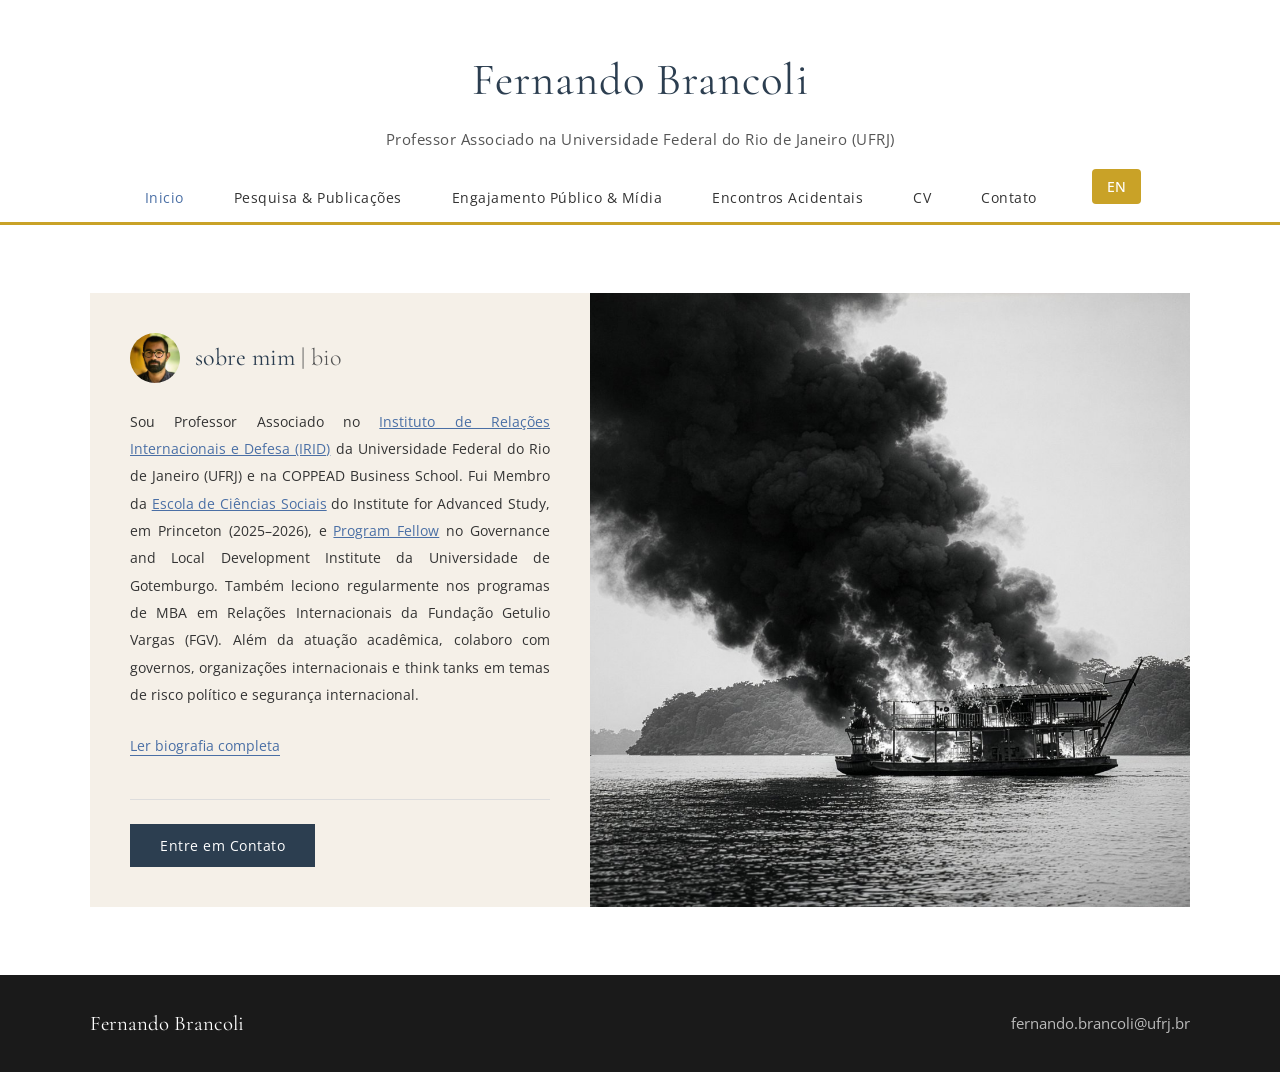
==== pt/index.html @ 848e0b96 "content: streamline policy engagement and add election glossary" ====
<!DOCTYPE html>
<html lang="pt-BR">
<head>
    <meta charset="UTF-8">
    <meta name="viewport" content="width=device-width, initial-scale=1.0">
    <meta name="description" content="Fernando Brancoli - Professor Associado na UFRJ, Ex-membro do Institute for Advanced Study (Princeton). Pesquisador em estudos críticos de segurança, extrema direita no Brasil, violência política, bolsonarismo, Oriente Médio e relações internacionais do Sul Global.">
    <meta name="keywords" content="Fernando Brancoli, UFRJ, Relações Internacionais, Risco Político, estudos críticos de segurança, extrema direita Brasil, bolsonarismo, Bolsonaro pesquisador, violência política Brasil, autoritarismo América Latina, Sul Global, segurança internacional, Oriente Médio, análise de risco geopolítico, Princeton, Institute for Advanced Study, estudos de conflito, populismo de direita, extremismo político, pesquisador segurança, far right Brazil, critical security studies, Brazilian scholar, neofascismo Brasil, erosão democrática, retrocesso democrático América Latina, 8 de janeiro, insurreição Brasil, milícia política Brasil, autoritarismo digital, desinformação Brasil, fake news política, ameaças híbridas, radicalização política, extremismo online, segurança pós-colonial, teoria do Sul, epistemologias do Sul, Irã política, protestos Irã, política externa iraniana, política do Golfo, Arábia Saudita Irã, política EUA Oriente Médio, Trump política externa, consultoria risco político, análise risco país, mercados emergentes risco, análise política Brasil, especialista política brasileira, BRICS geopolítica, cooperação Sul-Sul, não-alinhamento, anti-imperialismo Sul Global, necropolítica, Achille Mbembe, teoria da securitização, Escola de Copenhague, teoria crítica RI, Escola de Gales, segurança emancipatória, segurança humana Sul Global, estudos feministas de segurança, raça e segurança, colonialidade do poder, Quijano, estudos subalternos, segurança fronteiriça América Latina, guerra às drogas, crime organizado América Latina, violência estatal Brasil, violência policial Rio de Janeiro, política de favela, conflito urbano, peacekeeping Brasil, manutenção da paz Sul Global, política externa Brasil, política externa Lula, Itamaraty, diplomacia brasileira, segurança Atlântico Sul, geopolítica Amazônia, segurança ambiental Brasil, segurança climática Sul Global, política de recursos, extrativismo América Latina, direitos indígenas, conflito agrário Brasil, MST, mídia e política Brasil, jornalismo e autoritarismo, liberdade de imprensa América Latina, movimentos sociais Brasil, movimentos de protesto, política contenciosa, polarização política Brasil, guerras culturais América Latina, política evangélica Brasil, religião e política, neopentecostalismo política, relações civis-militares Brasil, nostalgia militar Brasil, golpe 1964 Brasil, justiça de transição América Latina, política de memória, Comissão da Verdade Brasil, consultor político Brasil, analista geopolítico, comentarista relações internacionais, especialista política externa Brasil, comentarista TV relações internacionais, analista CNN Brasil, analista GloboNews, consultor risco político">
    <meta name="author" content="Fernando Brancoli">
    <meta name="robots" content="index, follow">
    <link rel="canonical" href="https://fernandobrancoli.com/pt/">
    <link rel="alternate" hreflang="en" href="https://fernandobrancoli.com/">
    <link rel="alternate" hreflang="pt-BR" href="https://fernandobrancoli.com/pt/">
    <link rel="alternate" hreflang="x-default" href="https://fernandobrancoli.com/">

    <!-- Open Graph / Facebook -->
    <meta property="og:type" content="website">
    <meta property="og:url" content="https://fernandobrancoli.com/pt/">
    <meta property="og:title" content="Fernando Brancoli | Pesquisador em Relações Internacionais">
    <meta property="og:description" content="Professor Associado na UFRJ, Ex-membro do Institute for Advanced Study (Princeton). Pesquisador em estudos críticos de segurança, extrema direita no Brasil, violência política e relações internacionais do Sul Global.">
    <meta property="og:image" content="https://fernandobrancoli.com/Brancoli-3.jpg">
    <meta property="og:locale" content="pt_BR">
    <meta property="og:site_name" content="Fernando Brancoli">

    <!-- Twitter -->
    <meta name="twitter:card" content="summary_large_image">
    <meta name="twitter:url" content="https://fernandobrancoli.com/pt/">
    <meta name="twitter:title" content="Fernando Brancoli | Pesquisador em Relações Internacionais">
    <meta name="twitter:description" content="Professor Associado na UFRJ, Ex-membro do Institute for Advanced Study (Princeton). Pesquisador em estudos críticos de segurança, extrema direita no Brasil, violência política e relações internacionais do Sul Global.">
    <meta name="twitter:image" content="https://fernandobrancoli.com/Brancoli-3.jpg">

    <!-- Structured Data -->
    <script type="application/ld+json">
    {
        "@context": "https://schema.org",
        "@type": "Person",
        "name": "Fernando Brancoli",
        "url": "https://fernandobrancoli.com",
        "image": "https://fernandobrancoli.com/Brancoli-3.jpg",
        "jobTitle": "Professor Associado",
        "worksFor": [
            {
                "@type": "Organization",
                "name": "Universidade Federal do Rio de Janeiro (UFRJ)",
                "url": "https://ufrj.br"
            }
        ],
        "alumniOf": {
            "@type": "Organization",
            "name": "Institute for Advanced Study, Princeton"
        },
        "sameAs": [
            "https://scholar.google.es/citations?user=7tK2RmUAAAAJ",
            "https://orcid.org/0000-0003-0429-2154"
        ],
        "knowsAbout": ["Relações Internacionais", "Análise de Risco Político", "Estudos Críticos de Segurança", "Extrema Direita no Brasil", "Bolsonarismo", "Violência Política", "América Latina", "Oriente Médio", "Sul Global", "Autoritarismo", "Populismo de Direita", "Estudos Decoloniais de Segurança", "Estudos de Conflito", "Risco Geopolítico", "Erosão Democrática", "Neofascismo", "Autoritarismo Digital", "Desinformação", "Política do Irã", "Necropolítica", "Teoria da Securitização", "Segurança Pós-Colonial", "Segurança Humana", "Política Externa Brasileira", "Cooperação Sul-Sul", "Conflito Urbano", "Violência Estatal", "Segurança Ambiental", "Mídia e Política", "Relações Civis-Militares", "Justiça de Transição"]
    }
    </script>

    <title>Fernando Brancoli | Pesquisador em Relações Internacionais</title>
    <link rel="preconnect" href="https://fonts.googleapis.com">
    <link rel="preconnect" href="https://fonts.gstatic.com" crossorigin>
    <link href="https://fonts.googleapis.com/css2?family=Cormorant+Garamond:wght@400;500;600;700&family=Open+Sans:wght@300;400;500;600&display=swap" rel="stylesheet">
    <style>
    :root {
        --color-primary: #2c3e50;
        --color-accent: #c9a227;
        --color-text: #333;
        --color-text-light: #555;
        --color-bg: #fff;
        --color-bg-beige: #f5f0e8;
        --color-bg-dark: #1a1a1a;
        --color-border: #ddd;
        --font-heading: 'Cormorant Garamond', Georgia, serif;
        --font-body: 'Open Sans', -apple-system, sans-serif;
        --max-width: 1100px;
    }

    *, *::before, *::after {
        box-sizing: border-box;
        margin: 0;
        padding: 0;
    }

    html {
        scroll-behavior: smooth;
    }

    body {
        font-family: var(--font-body);
        font-size: 15px;
        line-height: 1.8;
        color: var(--color-text);
        background-color: var(--color-bg);
    }

    a {
        color: #4a6fa5;
        text-decoration: none;
        transition: color 0.2s ease;
    }

    a:hover {
        color: var(--color-accent);
    }

    /* Header */
    .site-header {
        text-align: center;
        padding: 40px 20px 20px;
        background: var(--color-bg);
    }

    .site-title {
        font-family: var(--font-heading);
        font-size: 2.8rem;
        font-weight: 400;
        color: var(--color-primary);
        margin-bottom: 5px;
        letter-spacing: 1px;
    }

    .site-subtitle {
        font-family: var(--font-body);
        font-size: 0.95rem;
        font-weight: 400;
        color: var(--color-text-light);
        letter-spacing: 0.5px;
    }

    /* Navigation */
    .main-nav {
        background: var(--color-bg);
        border-bottom: 3px solid var(--color-accent);
        padding: 0 20px;
        position: sticky;
        top: 0;
        z-index: 100;
    }

    .nav-container {
        max-width: var(--max-width);
        margin: 0 auto;
        display: flex;
        justify-content: center;
        gap: 40px;
        flex-wrap: wrap;
    }

    .nav-link {
        font-family: var(--font-body);
        font-size: 0.9rem;
        font-weight: 400;
        color: var(--color-text);
        padding: 15px 5px;
        position: relative;
        letter-spacing: 0.5px;
        cursor: pointer;
        background: none;
        border: none;
    }

    .nav-link:hover,
    .nav-link.active {
        color: #4a6fa5;
    }

    .lang-switch {
        margin-left: 10px;
    }

    .lang-switch a {
        font-size: 0.85rem;
        background: var(--color-accent);
        color: #fff;
        padding: 8px 15px;
        border-radius: 4px;
        font-weight: 500;
    }

    .lang-switch a:hover {
        background: #b8922a;
        color: #fff;
    }

    /* Hamburger toggle - hidden on desktop */
    .nav-toggle {
        display: none;
        background: none;
        border: none;
        cursor: pointer;
        padding: 10px;
        position: absolute;
        right: 15px;
        top: 50%;
        transform: translateY(-50%);
        z-index: 101;
    }

    .nav-toggle span {
        display: block;
        width: 24px;
        height: 2px;
        background: var(--color-text);
        margin: 5px 0;
        transition: all 0.3s ease;
    }

    .nav-toggle.active span:nth-child(1) {
        transform: rotate(45deg) translate(5px, 5px);
    }

    .nav-toggle.active span:nth-child(2) {
        opacity: 0;
    }

    .nav-toggle.active span:nth-child(3) {
        transform: rotate(-45deg) translate(5px, -5px);
    }

    /* Page Sections - Full Page */
    .page-section {
        display: none !important;
        min-height: calc(100vh - 150px);
        padding: 60px 20px;
        background: var(--color-bg);
    }

    .page-section.active {
        display: block !important;
    }

    /* Home Section */
    #home.active {
        display: flex !important;
        align-items: center;
        justify-content: center;
    }

    .content-wrapper {
        max-width: var(--max-width);
        width: 100%;
        display: grid;
        grid-template-columns: 1fr 1.2fr;
        gap: 0;
        align-items: stretch;
    }

    /* About Box */
    .about-box {
        background: var(--color-bg-beige);
        padding: 40px;
    }

    .about-header {
        display: flex;
        align-items: center;
        gap: 15px;
        margin-bottom: 25px;
    }

    .about-photo {
        width: 50px;
        height: 50px;
        border-radius: 50%;
        object-fit: cover;
    }

    .about-title {
        font-family: var(--font-heading);
        font-size: 1.5rem;
        font-weight: 400;
        color: var(--color-primary);
    }

    .about-title span {
        color: var(--color-text-light);
        font-weight: 300;
    }

    .about-text {
        font-size: 0.9rem;
        line-height: 1.9;
        color: var(--color-text);
        text-align: justify;
        margin-bottom: 15px;
    }

    .about-text a {
        color: #4a6fa5;
        text-decoration: underline;
    }

    .about-expanded {
        display: none;
    }

    .about-expanded.show {
        display: block;
    }

    .read-more-btn {
        display: block;
        text-align: left;
        color: #4a6fa5;
        font-size: 0.9rem;
        margin: 8px 0 0;
        padding: 8px 0;
        min-height: 44px;
        text-decoration: underline;
        text-underline-offset: 4px;
        cursor: pointer;
        background: none;
        border: none;
        font-family: var(--font-body);
    }

    .read-more-btn:hover {
        color: var(--color-accent);
    }

    .about-contact {
        margin-top: 32px;
        padding-top: 24px;
        border-top: 1px solid var(--color-border);
    }

    .read-more-btn:focus-visible,
    .contact-btn:focus-visible {
        outline: 2px solid #4a6fa5;
        outline-offset: 4px;
    }

    .contact-btn {
        display: inline-block;
        background: var(--color-primary);
        color: #fff;
        font-size: 0.9rem;
        padding: 12px 30px;
        border: none;
        cursor: pointer;
        font-family: var(--font-body);
        letter-spacing: 0.5px;
        transition: background 0.2s ease;
        margin-top: 0;
    }

    .contact-btn:hover {
        background: #4a6fa5;
    }

    /* Feature Image */
    .feature-image {
        width: 100%;
        height: 100%;
        min-height: 400px;
        object-fit: cover;
    }

    /* Section Styles */
    .section-container {
        max-width: var(--max-width);
        margin: 0 auto;
    }

    .section-title {
        font-family: var(--font-heading);
        font-size: 1.8rem;
        font-weight: 400;
        color: var(--color-primary);
        margin-bottom: 30px;
        padding-bottom: 10px;
        border-bottom: 2px solid var(--color-accent);
    }

    /* Research */
    .research-list {
        display: grid;
        grid-template-columns: repeat(3, 1fr);
        gap: 30px;
    }

    .research-item h3 {
        font-family: var(--font-heading);
        font-size: 1.2rem;
        font-weight: 500;
        color: var(--color-primary);
        margin-bottom: 10px;
    }

    .research-item p {
        font-size: 0.9rem;
        color: var(--color-text-light);
    }

    /* Publications */
    .publication-item {
        margin-bottom: 30px;
        padding-bottom: 30px;
        border-bottom: 1px solid var(--color-border);
    }

    .publication-item:last-child {
        border-bottom: none;
    }

    .publication-year {
        font-size: 0.85rem;
        color: var(--color-accent);
        font-weight: 600;
        margin-bottom: 5px;
    }

    .publication-title {
        font-family: var(--font-heading);
        font-size: 1.2rem;
        font-weight: 500;
        color: var(--color-primary);
        margin-bottom: 5px;
    }

    .publication-publisher {
        font-size: 0.9rem;
        color: var(--color-text-light);
        font-style: italic;
    }

    .book-item {
        display: grid;
        grid-template-columns: 140px 1fr;
        gap: 30px;
        align-items: start;
    }

    .book-cover img {
        width: 100%;
        height: auto;
        display: block;
        box-shadow: 0 4px 12px rgba(0,0,0,0.18);
        transition: transform 0.2s ease;
    }

    .book-cover:hover img {
        transform: translateY(-3px);
    }

    .book-blurb {
        font-size: 0.9rem;
        color: var(--color-text);
        margin-top: 10px;
    }

    .publications-note {
        font-size: 0.9rem;
        color: var(--color-text-light);
        margin-bottom: 15px;
    }

    .publications-links {
        display: flex;
        gap: 15px;
        flex-wrap: wrap;
    }

    .publications-links a {
        font-size: 0.85rem;
        color: #4a6fa5;
        border: 1px solid #4a6fa5;
        padding: 8px 20px;
        transition: all 0.2s ease;
    }

    .publications-links a:hover {
        background: #4a6fa5;
        color: #fff;
    }

    /* Policy & Opinion Section */
    .policy-grid {
        display: grid;
        grid-template-columns: repeat(2, 1fr);
        gap: 40px;
    }

    .policy-category {
        background: var(--color-bg-beige);
        padding: 30px;
        border-radius: 8px;
    }

    .policy-category h3 {
        font-family: var(--font-heading);
        font-size: 1.2rem;
        font-weight: 500;
        color: var(--color-primary);
        margin-bottom: 15px;
    }

    .policy-list {
        list-style: none;
    }

    .policy-list li {
        font-size: 0.9rem;
        color: var(--color-text-light);
        padding: 8px 0;
        border-bottom: 1px solid var(--color-border);
    }

    .policy-list li:last-child {
        border-bottom: none;
    }

    .policy-list a {
        color: #4a6fa5;
    }

    .policy-text {
        font-size: 0.9rem;
        color: var(--color-text-light);
        line-height: 1.8;
    }

    .policy-text a {
        color: #4a6fa5;
    }


    /* Selected public engagement */
    .appearance-group { max-width: 820px; margin-top: 48px; }
    .appearance-group-title {
        font-family: var(--font-heading);
        font-size: 1.3rem; font-weight: 500;
        color: var(--color-primary); margin-bottom: 16px;
    }
    .appearance-item { padding: 22px 0; border-bottom: 1px solid var(--color-border); }
    .appearance-item:last-child { border-bottom: none; }
    .appearance-title {
        font-family: var(--font-heading);
        font-size: 1.15rem; font-weight: 500; line-height: 1.5;
        color: var(--color-primary); margin-bottom: 8px;
    }
    .appearance-meta { font-size: 0.85rem; color: var(--color-text-light); margin-bottom: 10px; }
    .appearance-date { color: var(--color-accent); font-weight: 600; }
    .appearance-description, .appearance-details p, .appearance-link { font-size: 0.9rem; line-height: 1.8; }
    .appearance-title a, .appearance-link a, .appearance-description a, .appearance-details summary { color: #4a6fa5; }
    .appearance-link { margin-top: 12px; }
    .appearance-featured {
        padding: 22px; background: var(--color-bg-beige);
        border-left: 3px solid var(--color-accent); border-radius: 0 6px 6px 0;
    }
    .appearance-details { margin-top: 12px; }
    .appearance-details summary { cursor: pointer; font-size: 0.9rem; width: fit-content; }
    .appearance-details summary:focus-visible, .appearance-item a:focus-visible {
        outline: 2px solid #4a6fa5; outline-offset: 4px;
    }
    .appearance-details p { margin-top: 14px; }
    .appearance-details .details-close, .appearance-details[open] .details-open { display: none; }
    .appearance-details[open] .details-close { display: inline; }
    .appearance-event {
        display: grid; grid-template-columns: minmax(0, 1fr) auto;
        gap: 24px; align-items: start;
    }
    .appearance-gallery { display: flex; gap: 10px; flex-wrap: wrap; }
    .appearance-gallery a { display: block; width: 76px; }
    .appearance-gallery img {
        display: block; width: 100%; height: 108px; object-fit: contain;
        background: #fff; border: 1px solid var(--color-border); border-radius: 4px;
    }
    @media (max-width: 600px) {
        .appearance-group { margin-top: 36px; }
        .appearance-event { grid-template-columns: minmax(0, 1fr); gap: 14px; }
        .appearance-featured { padding: 18px; }
        .appearance-gallery a { width: 64px; }
        .appearance-gallery img { height: 90px; }
    }

    /* CV Section */
    .cv-links {
        display: flex;
        gap: 20px;
        flex-wrap: wrap;
        margin-top: 20px;
    }

    .cv-btn {
        display: inline-block;
        padding: 15px 40px;
        border: 2px solid var(--color-primary);
        color: var(--color-primary);
        font-size: 0.9rem;
        letter-spacing: 1px;
        text-transform: uppercase;
        transition: all 0.2s ease;
        font-weight: 500;
    }

    .cv-btn:hover {
        background: var(--color-primary);
        color: #fff;
    }

    /* Contact */
    .contact-grid {
        display: grid;
        grid-template-columns: 1fr 1fr;
        gap: 40px;
    }

    .contact-item h3 {
        font-family: var(--font-heading);
        font-size: 1rem;
        font-weight: 500;
        color: var(--color-primary);
        margin-bottom: 10px;
        text-transform: uppercase;
        letter-spacing: 1px;
    }

    .contact-item p,
    .contact-item a {
        font-size: 0.9rem;
        color: var(--color-text-light);
        line-height: 1.8;
    }

    .contact-item a {
        color: #4a6fa5;
        display: block;
    }

    /* Footer */
    .site-footer {
        background: var(--color-bg-dark);
        color: rgba(255,255,255,0.7);
        padding: 30px 20px;
    }

    .footer-content {
        max-width: var(--max-width);
        margin: 0 auto;
        display: flex;
        justify-content: space-between;
        align-items: center;
    }

    .footer-name {
        font-family: var(--font-heading);
        font-size: 1.3rem;
        color: #fff;
    }

    .footer-institution {
        font-size: 0.85rem;
    }


    /* Responsive */
    @media (max-width: 900px) {
        .book-item {
            grid-template-columns: 90px 1fr;
            gap: 18px;
        }
        .content-wrapper {
            grid-template-columns: 1fr;
        }

        .feature-image {
            min-height: 300px;
            order: -1;
        }

        .research-list {
            grid-template-columns: 1fr;
        }

        .policy-grid {
            grid-template-columns: 1fr;
        }

        .contact-grid {
            grid-template-columns: 1fr;
        }

        .main-nav {
            min-height: 50px;
            display: flex;
            flex-direction: column;
            justify-content: center;
            position: relative;
        }

        .nav-toggle {
            display: block;
        }

        .nav-container {
            display: none;
            flex-direction: column;
            gap: 0;
            padding: 10px 0;
        }

        .nav-container.active {
            display: flex;
        }

        .nav-link {
            padding: 12px 20px;
            text-align: left;
            width: 100%;
        }

        .lang-switch {
            margin-left: 0;
            padding: 12px 20px;
        }
    }

    @media (max-width: 600px) {
        .site-title {
            font-size: 2rem;
        }
    }
    </style>
</head>
<body>
    <header class="site-header">
        <h1 class="site-title">Fernando Brancoli</h1>
        <p class="site-subtitle">Professor Associado na Universidade Federal do Rio de Janeiro (UFRJ)</p>
    </header>

    <nav class="main-nav">
        <button class="nav-toggle" aria-label="Toggle menu">
            <span></span><span></span><span></span>
        </button>
        <div class="nav-container">
            <button class="nav-link active" data-section="home">Inicio</button>
            <button class="nav-link" data-section="research">Pesquisa & Publicações</button>
            <button class="nav-link" data-section="policy">Engajamento Público & Mídia</button>
            <button class="nav-link" data-section="encounters">Encontros Acidentais</button>
            <button class="nav-link" data-section="cv">CV</button>
            <button class="nav-link" data-section="contact">Contato</button>
            <span class="lang-switch"><a href="../index.html">EN</a></span>
        </div>
    </nav>

    <!-- HOME -->
    <section id="home" class="page-section active">
        <div class="content-wrapper">
            <div class="about-box">
                <div class="about-header">
                    <img src="../Brancoli _Profile.jpg" alt="Fernando Brancoli" class="about-photo">
                    <h2 class="about-title">sobre mim <span>| bio</span></h2>
                </div>
                <p class="about-text">
                    Sou Professor Associado no <a href="https://irid.ufrj.br" target="_blank">Instituto de Relações Internacionais e Defesa (IRID)</a> da Universidade Federal do Rio de Janeiro (UFRJ) e na COPPEAD Business School. Fui Membro da <a href="https://www.ias.edu/scholars/fernando-brancoli" target="_blank">Escola de Ciências Sociais</a> do Institute for Advanced Study, em Princeton (2025–2026), e <a href="https://gld.gu.se/en/about-us/network-of-scholars/list-of-previous-fellows" target="_blank">Program Fellow</a> no Governance and Local Development Institute da Universidade de Gotemburgo. Também leciono regularmente nos programas de MBA em Relações Internacionais da Fundação Getulio Vargas (FGV). Além da atuação acadêmica, colaboro com governos, organizações internacionais e think tanks em temas de risco político e segurança internacional.
                </p>
                <div class="about-expanded" id="aboutExpanded">
                    <p class="about-text">
                        Minha pesquisa examina os processos políticos e econômicos por meio dos quais lugares, populações e formas de trabalho são marginalizados, embora permaneçam essenciais à ordem global. Colocando os estudos críticos de segurança em diálogo com a geografia política, a antropologia e a economia política, analiso as infraestruturas e os circuitos por meio dos quais essas formas de marginalidade são produzidas e sustentadas.
                    </p>
                    <p class="about-text">
                        Empiricamente, meu trabalho acompanha três circuitos interligados: as economias extrativas na Amazônia brasileira; a circulação de armas, tecnologias de vigilância e conhecimento especializado em segurança entre a América Latina e o Oriente Médio; e o movimento transnacional de gramáticas políticas autoritárias e religiosas. Nesses projetos, a circulação é tanto objeto de investigação quanto método para conectar lugares que costumam ser estudados separadamente. Essa pesquisa informa projetos de livros em andamento sobre a Amazônia e sobre tecnologias de segurança israelenses na América Latina, além de artigos publicados em importantes periódicos internacionais.
                    </p>
                    <p class="about-text">
                        Estou ativamente engajado em redes de pesquisa colaborativa na América Latina, Europa e América do Norte. Atuo no conselho do projeto Security in Context e sou Pesquisador Associado no Orfalea Center for Global and International Studies da Universidade da Califórnia, Santa Barbara. Ocupei posições de visitante e fellowship em instituições incluindo Princeton, Amherst College e outros centros de pesquisa internacionais, e colaboro regularmente com acadêmicos, organizações da sociedade civil e instituições públicas.
                    </p>
                    <p class="about-text">
                        Também integro o comitê científico de <a href="https://socialesyhumanidades.udp.cl/convocatoria-postdoctoral-futuros-democraticos-en-tiempos-criticos-persistencias-del-autoritarismo-en-america-latina/" target="_blank" rel="noopener"><em>Futuros Democráticos en Tiempos Críticos: Persistencias del Autoritarismo en América Latina</em></a>, programa internacional de pesquisa coordenado pela Universidad Diego Portales, pelo Collège de France e pelo Institute for Advanced Study.
                    </p>
                    <p class="about-text">
                        Minha pesquisa tem sido apoiada pela Carnegie Foundation, Wenner-Gren Foundation, CAPES e pelo Institute for Advanced Study (IAS), além de outras agências de fomento e fundações brasileiras e internacionais. Recebi bolsas competitivas para pesquisa de campo e comparativa e sou regularmente convidado para palestrar em universidades e institutos de pesquisa no Brasil e no exterior, contribuindo para debates públicos sobre segurança, democracia e governança ambiental no Sul Global.
                    </p>
                    <p class="about-text">
                        Em 2026, recebi um <a href="https://wennergren.org/grantee/fernando-luz-brancoli/" target="_blank" rel="noopener">Post PhD Research Grant da Wenner-Gren Foundation</a> para o projeto <em>Peripheralization as Lived Experience: A Follow-up Ethnography of Work, Territory, and Resistance in the Brazilian Amazon</em>, sobre trabalho, território e resistência na Amazônia brasileira.
                    </p>
                    <p class="about-text">
                        Além do meu trabalho acadêmico, estou profundamente envolvido em formação de pós-graduação, mentoria e programas de extensão, incluindo iniciativas voltadas para ampliar o acesso aos estudos internacionais e fortalecer o diálogo entre universidades e escolas públicas. Antes de entrar na academia, colaborei com organizações internacionais e agências de desenvolvimento em projetos relacionados a governança e política social.
                    </p>
                </div>
                <button class="read-more-btn" id="readMoreBtn" type="button" aria-expanded="false" aria-controls="aboutExpanded">Ler biografia completa</button>
                <div class="about-contact">
                    <button class="contact-btn" id="contactBtn" type="button">Entre em Contato</button>
                </div>
            </div>
            <img src="../Brancoli-3.jpg" alt="Fernando Brancoli" class="feature-image">
        </div>
    </section>

    <!-- RESEARCH & PUBLICATIONS -->
    <section id="research" class="page-section">
        <div class="section-container">
            <h2 class="section-title">Pesquisa & Publicações</h2>

            <h3 style="font-family: var(--font-heading); font-size: 1.3rem; font-weight: 500; color: var(--color-primary); margin-bottom: 20px;">Áreas de Pesquisa</h3>
            <p class="about-text" style="max-width: 900px; margin-bottom: 30px;">
                Minha pesquisa examina os processos políticos e econômicos por meio dos quais lugares, populações e formas de trabalho são marginalizados, embora permaneçam essenciais à ordem global. Transitando entre o Oriente Médio e a América Latina, acompanho a circulação de tecnologias de segurança, gramáticas políticas e economias extrativas entre lugares que costumam ser estudados separadamente.
            </p>
            <div class="research-list" style="margin-bottom: 50px;">
                <div class="research-item">
                    <h3>Circulação da Segurança</h3>
                    <p>Como armas, tecnologias de vigilância e expertise em segurança viajam pelo Sul Global — das transferências de armamentos israelenses ao Brasil às companhias militares privadas no Oriente Médio — transformando policiamento, guerra e governança pelo caminho.</p>
                </div>
                <div class="research-item">
                    <h3>Extração, Infraestrutura e Amazônia</h3>
                    <p>A partir de trabalho de campo multissituado na Amazônia brasileira, estudo como economias legais e ilegais operam como uma infraestrutura única e contínua — e como zonas de fronteira tratadas como exceção revelam, na verdade, o funcionamento do capitalismo global contemporâneo.</p>
                </div>
                <div class="research-item">
                    <h3>Gramáticas Políticas Transnacionais</h3>
                    <p>Como movimentos de extrema-direita, redes religiosas e imaginários autoritários circulam entre regiões — de Jerusalém e Washington a Brasília — produzindo novas subjetividades políticas e formas punitivas de governança no Sul Global.</p>
                </div>
            </div>

            <h3 style="font-family: var(--font-heading); font-size: 1.3rem; font-weight: 500; color: var(--color-primary); margin-bottom: 20px;">Livros</h3>

            <div class="publication-item book-item">
                <a class="book-cover" href="https://www.rutgersuniversitypress.org/bolsonarismo/9781978838567" target="_blank"><img src="../cover-bolsonarismo.jpg" alt="Capa de Bolsonarismo: The Global Origins and Future of Brazil's Far Right" loading="lazy"></a>
                <div>
                    <p class="publication-year">2023</p>
                    <h3 class="publication-title"><a href="https://www.rutgersuniversitypress.org/bolsonarismo/9781978838567" target="_blank">Bolsonarismo: The Global Origins and Future of Brazil's Far Right</a></h3>
                    <p class="publication-publisher">Rutgers University Press</p>
                    <p class="book-blurb">Com base em entrevistas, pesquisa de arquivo e documentos públicos recém-disponibilizados, o livro reconstrói como a coalizão de pastores neoevangélicos, militares e ideólogos da meritocracia em torno de Jair Bolsonaro foi montada por meio de alianças transnacionais, e o que isso significa para o futuro da democracia no Brasil e além.</p>
                </div>
            </div>

            <div class="publication-item book-item">
                <a class="book-cover" href="https://www.sup.org/books/asian-studies/tropical-silk-road" target="_blank"><img src="../cover-tropical-silk-road.jpg" alt="Capa de The Tropical Silk Road: The Future of China in South America" loading="lazy"></a>
                <div>
                    <p class="publication-year">2022</p>
                    <h3 class="publication-title"><a href="https://www.sup.org/books/asian-studies/tropical-silk-road" target="_blank">The Tropical Silk Road: The Future of China in South America</a></h3>
                    <p class="publication-publisher">Organizado com Paul Amar, Lisa Rofel, María Amelia Viteri e Consuelo Fernández-Salvador. Stanford University Press, 2022. Traduzido para o português como <a href="https://editora.ufrj.br/produto/a-rota-da-seda-tropical-o-futuro-da-china-na-america-do-sul/" target="_blank"><em>A rota da seda tropical: o futuro da China na América do Sul</em></a> (Editora UFRJ) e para o espanhol como <a href="https://libros.usfq.edu.ec/index.php/usfqpress/catalog/book/88" target="_blank"><em>La ruta tropical de la seda: el futuro de China en América del Sur</em></a> (USFQ Press, 2025).</p>
                    <p class="book-blurb">Trinta ensaios curtos de economistas, antropólogos, cientistas políticos, organizadores comunitários, ativistas ambientais e jornalistas capturam o encontro entre a expansão da influência chinesa no Sul Global e a desintegração dos biomas amazônico, do Cerrado e andino.</p>
                </div>
            </div>

            <h3 style="font-family: var(--font-heading); font-size: 1.2rem; font-weight: 500; color: var(--color-primary); margin: 40px 0 20px;">Seleção de Artigos Revisados por Pares e Capítulos de Livros</h3>

            <div class="publication-item">
                <p class="publication-year">2026</p>
                <h3 class="publication-title"><a href="https://doi.org/10.1080/01436597.2026.2713860" target="_blank">Palestine as political grammar: transnational solidarity in South Africa, Brazil and India</a></h3>
                <p class="publication-publisher">Third World Quarterly</p>
            </div>

            <div class="publication-item">
                <p class="publication-year">2026</p>
                <h3 class="publication-title"><a href="https://doi.org/10.1111/anti.70187" target="_blank">“The Same Bullets”: Circuits of Violence and Materialist Solidarity From Rio de Janeiro’s Favelas to Occupied Palestine</a></h3>
                <p class="publication-publisher">Antipode: A Radical Journal of Geography</p>
            </div>

            <div class="publication-item">
                <p class="publication-year">2024</p>
                <h3 class="publication-title"><a href="https://doi.org/10.1215/9781478060123-009" target="_blank">Nonbinary Governance Epistemologies / Epistemologias de Governança Nãobinárias: Entangled Circuits of Violence, Crime, and Governmental Syncretism</a></h3>
                <p class="publication-publisher">Em Paul Amar (org.), <em>Rio as Method: Collective Resistance for a New Generation</em>, Duke University Press, pp. 111–124.</p>
            </div>

            <div class="publication-item">
                <p class="publication-year">2018</p>
                <h3 class="publication-title"><a href="https://doi.org/10.18847/1.7.6" target="_blank">Brazil, Pacification and Major Events: Forging an “Ambience of Security” in Rio</a></h3>
                <p class="publication-publisher"><em>Revista de Estudios en Seguridad Internacional</em>, v. 4, n. 1, pp. 87–105.</p>
            </div>

            <p class="publications-note">
                Uma seleção de artigos revisados por pares e capítulos de livros está listada acima.
            </p>
            <p class="publications-note">
                A lista completa de publicações está disponível no Google Scholar.
            </p>

            <div class="publications-links">
                <a href="https://scholar.google.es/citations?user=7tK2RmUAAAAJ&hl=es" target="_blank">Ver no Google Scholar</a>
                <a href="https://orcid.org/0000-0003-0429-2154" target="_blank">Perfil ORCID</a>
            </div>
        </div>
    </section>

    <!-- ENGAJAMENTO PÚBLICO & MÍDIA -->
    <section id="policy" class="page-section">
        <div class="section-container">
            <h2 class="section-title">Engajamento Público & Mídia</h2>

            <div class="policy-grid">
                <div class="policy-category">
                    <h3>Mídia Internacional</h3>
                    <ul class="policy-list">
                        <li>Al Jazeera</li>
                        <li>Al Arabiya English</li>
                        <li>Middle East Eye</li>
                        <li>CNN</li>
                        <li>Le Monde Diplomatique</li>
                        <li>Los Angeles Times</li>
                    </ul>
                </div>
                <div class="policy-category">
                    <h3>Mídia Brasileira</h3>
                    <ul class="policy-list">
                        <li>TV Globo</li>
                        <li>CNN Brasil</li>
                        <li>Folha de São Paulo</li>
                        <li>GloboNews</li>
                        <li>Revista piauí</li>
                    </ul>
                </div>
            </div>

            <div class="policy-category" style="margin-top: 40px;">
                <h3>Engajamento Político</h3>
                <p class="policy-text">
                    Conduzi formações no <a href="https://legis.senado.leg.br/atividade/comissoes/comissao/54/reuniao/7575" target="_blank">Senado Federal</a> e para
                    <a href="https://www.canalfambras.org.br/problemas-persistentes-nas-revoltas-arabes-sao-tratados-por-fernando-brancoli/" target="_blank">diplomatas brasileiros</a>,
                    <a href="https://www.coppead.ufrj.br/novos-lideres-cariocas-tomam-posse-no-aniversario-do-rio/" target="_blank">agentes de segurança</a>,
                    <a href="https://www.facebook.com/Coppead/photos/a.311949278846692/2743084612399801/?type=3" target="_blank">policiais</a> e gestores públicos.
                </p>
                <p class="policy-text" style="margin-top: 15px;">
                    Fui responsável pelo <a href="https://www.gov.br/servidor/pt-br/acesso-a-informacao/gestao-de-pessoas/concursos-publicos-e-provimento-de-pessoal/experiencias-internacionais-em-concursos-publicos/diagnostico-dos-concursos-publicos-pelo-mundo-produto-4.pdf" target="_blank"><em>Diagnóstico dos Concursos Públicos pelo Mundo</em></a> (2025), estudo comparativo sobre recrutamento para o serviço público, encomendado pelo Ministério da Gestão em parceria com a ENAP.
                </p>
                <p class="policy-text" style="margin-top: 15px;">
                    Para a ENAP, estudei <a href="https://repositorio.enap.gov.br/handle/1/9864" target="_blank">a governança experimental em Xangai e suas possíveis aplicações no Brasil</a> (2026).
                </p>
                <p class="policy-text" style="margin-top: 15px;">
                    Integrei a equipe de coordenação técnica e revisão textual do <a href="https://www.unicef.org/brazil/innocenti/relatorios/plano-municipal-pela-primeira-infancia-antirracista-do-rio-de-janeiro" target="_blank" rel="noopener noreferrer">Plano Municipal pela Primeira Infância Antirracista do Rio de Janeiro</a>, o primeiro do gênero no Brasil. A Prefeitura do Rio e o UNICEF lançaram o plano em novembro de 2026.<br>
                    <a href="https://www.unicef.org/brazil/innocenti/media/40896/file/PMPIA%20-%20RJ_compressed.pdf.pdf#page=1" target="_blank" rel="noopener noreferrer">Leia o plano completo (PDF)</a>
                </p>
            </div>

            <section class="appearance-group" aria-labelledby="interviews-heading">
                <h3 class="appearance-group-title" id="interviews-heading">Entrevistas e conversas</h3>
                <div class="appearance-item appearance-featured">
                    <h4 class="appearance-title"><a href="https://www.ias.edu/sss/reflections-and-memories" target="_blank" rel="noopener">Critical Intent as a Form of Life — Entrevista sobre Didier Fassin</a></h4>
                    <p class="appearance-meta">Institute for Advanced Study, Princeton · <span class="appearance-date">2026</span></p>
                    <p class="appearance-description">Um dos quatro ex-membros do IAS convidados a conversar sobre Didier Fassin e seu trabalho.</p>
                    <details class="appearance-details">
                        <summary><span class="details-open">Leia mais</span><span class="details-close">Ler menos</span></summary>
                        <p>Didier Fassin é um dos acadêmicos que mais admiro. Eu já conhecia seu trabalho havia bastante tempo, mas, nos últimos anos, tive a sorte de conhecê-lo também fora das páginas dos livros. Nossa aproximação só aumentou essa admiração.</p>
                        <p>Por isso, fiquei muito feliz quando o IAS me convidou para ser um dos quatro ex-membros entrevistados para este registro sobre Didier e seu trabalho. Com tanta gente que poderia contar essa história, foi uma alegria estar nesse pequeno grupo. A conversa foi gravada no antigo escritório de Albert Einstein — o que acrescentou uma pressão discreta para dizer alguma coisa inteligente.</p>
                    </details>
                    <p class="appearance-link"><a href="https://www.ias.edu/sss/reflections-and-memories" target="_blank" rel="noopener">Assistir à entrevista</a></p>
                </div>

                <div class="appearance-item">
                    <h4 class="appearance-title">Eleições brasileiras de 2026 — comentários na imprensa internacional</h4>
                    <p class="appearance-meta">Al Jazeera · Al Arabiya English · Middle East Eye · Em inglês · <span class="appearance-date">Outubro 2026</span></p>
                    <p class="appearance-description">Comentários selecionados sobre a eleição presidencial brasileira e suas implicações regionais e internacionais.</p>
                    <p class="appearance-link"><a href="https://x.com/MiddleEastEye/status/2113570958535537056" target="_blank" rel="noopener">Middle East Eye — assistir ao trecho da entrevista (23 de outubro)</a></p>
                    <p class="appearance-link"><a href="https://x.com/AlArabiya_Eng/status/2114788000945090741" target="_blank" rel="noopener">Al Arabiya English — assistir à análise eleitoral (26 de outubro)</a></p>
                    <p class="appearance-link"><a href="https://www.aljazeera.com/news/2026/10/26/how-did-lula-beat-bolsonaro-after-losing-brazils-first-round-election" target="_blank" rel="noopener">Al Jazeera — o resultado e os próximos desafios (26 de outubro)</a> · <a href="https://www.aljazeera.com/news/2026/10/4/will-brazils-lula-halt-the-right-wing-wave-sweeping-latin-america" target="_blank" rel="noopener">As implicações regionais (4 de outubro)</a></p>
                </div>

                <div class="appearance-item">
                    <h4 class="appearance-title"><a href="https://anneliseriles.substack.com/p/when-the-boundaries-between-war-and" target="_blank" rel="noopener">Quando as Fronteiras Entre Guerra e Paz se Tornam Turvas: Uma Conversa</a></h4>
                    <p class="appearance-meta">The Everyday Ambassador · Annelise Riles · <span class="appearance-date">Novembro 2025</span></p>
                    <p class="appearance-link"><a href="https://anneliseriles.substack.com/p/when-the-boundaries-between-war-and" target="_blank" rel="noopener">Ouvir a conversa</a></p>
                </div>

                <div class="appearance-item">
                    <h4 class="appearance-title"><a href="https://g1.globo.com/podcast/o-assunto/noticia/2025/06/18/o-papel-dos-eua-na-guerra-entre-israel-e-ira-o-assunto-1492.ghtml" target="_blank" rel="noopener">O Papel dos EUA na Guerra Entre Israel e Irã</a></h4>
                    <p class="appearance-meta">O Assunto · G1/Globo · <span class="appearance-date">Junho 2025</span></p>
                    <p class="appearance-link"><a href="https://g1.globo.com/podcast/o-assunto/noticia/2025/06/18/o-papel-dos-eua-na-guerra-entre-israel-e-ira-o-assunto-1492.ghtml" target="_blank" rel="noopener">Ouvir o episódio</a></p>
                </div>
            </section>

            <section class="appearance-group" aria-labelledby="talks-heading">
                <h3 class="appearance-group-title" id="talks-heading">Palestras e residências</h3>
                <div class="appearance-item">
                    <h4 class="appearance-title"><a href="https://anthropology.sas.upenn.edu/events/2026/11/09/november-9-2026-fernando-brancoli-federal-university-rio-de-janeiro-ufrj-brazil" target="_blank" rel="noopener">Treze horas em uma pista clandestina: extração e ilegalidade na Amazônia brasileira</a></h4>
                    <p class="appearance-meta">University of Pennsylvania · <span class="appearance-date">9 de novembro de 2026</span></p>
                    <p class="appearance-description">Palestra no Colóquio de Antropologia da Penn sobre extração e infraestruturas compartilhadas na Amazônia, com apoio do Media, Inequality & Change Center da Annenberg School for Communication.</p>
                    <p class="appearance-link"><a href="https://anthropology.sas.upenn.edu/events/2026/11/09/november-9-2026-fernando-brancoli-federal-university-rio-de-janeiro-ufrj-brazil" target="_blank" rel="noopener">Detalhes do evento</a></p>
                </div>

                <div class="appearance-item">
                    <h4 class="appearance-title"><a href="https://brazillab.princeton.edu/events/seeing-contemporary-capitalism-amazon-extraction-algorithms-and-refusal" target="_blank" rel="noopener">Ver o capitalismo contemporâneo a partir da Amazônia: sobre extração, algoritmos e recusa</a></h4>
                    <p class="appearance-meta">Princeton University · Brazil LAB · <span class="appearance-date">11 de novembro de 2026</span></p>
                    <p class="appearance-description">Palestra sobre o capitalismo contemporâneo a partir da Amazônia, com João Biehl e Miqueias Mugge como debatedores.</p>
                    <p class="appearance-link"><a href="https://brazillab.princeton.edu/events/seeing-contemporary-capitalism-amazon-extraction-algorithms-and-refusal" target="_blank" rel="noopener">Detalhes do evento</a></p>
                </div>

                <div class="appearance-item appearance-event">
                    <div>
                        <h4 class="appearance-title">Mineração, Extração e Ilegalidade: Treze Horas em uma Pista Clandestina na Amazônia Brasileira</h4>
                        <p class="appearance-meta">Princeton University · <span class="appearance-date">Abril 2026</span></p>
                        <p class="appearance-description">Palestra sobre garimpo ilegal, contaminação por mercúrio e devastação ambiental na Amazônia brasileira, co-organizada pelo BrazilLab, Departamento de Antropologia e PIIRS.</p>
                        <p class="appearance-link"><a href="../princeton-brazillab-flyer.jpg" target="_blank" rel="noopener">Ver o cartaz</a></p>
                    </div>
                    <div class="appearance-gallery">
                        <a href="../princeton-brazillab-flyer.jpg" target="_blank" rel="noopener"><img src="../princeton-brazillab-flyer.jpg" alt="Cartaz da palestra no Princeton BrazilLab" loading="lazy"></a>
                    </div>
                </div>

                <div class="appearance-item appearance-event">
                    <div>
                        <h4 class="appearance-title">Residência no Five College Consortium — Security in Context</h4>
                        <p class="appearance-meta">Hampshire College · Mount Holyoke College · <span class="appearance-date">Março–Abril 2026</span></p>
                        <p class="appearance-description">Residência organizada pelo <a href="https://www.securityincontext.com" target="_blank" rel="noopener">Security in Context</a>, com minicurso no Hampshire College e conversa no Mount Holyoke College. Agradecimento especial ao UMass Institute for Social Science Research.</p>
                        <p class="appearance-link"><a href="../Latin_America_MiniCourse_Flyer.jpg" target="_blank" rel="noopener">Cartaz do minicurso</a> · <a href="../mtholyoke-flyer.png" target="_blank" rel="noopener">Cartaz da conversa</a></p>
                    </div>
                    <div class="appearance-gallery">
                        <a href="../Latin_America_MiniCourse_Flyer.jpg" target="_blank" rel="noopener"><img src="../Latin_America_MiniCourse_Flyer.jpg" alt="Cartaz do minicurso Latin America Between Powers, Projects, and Futures" loading="lazy"></a>
                        <a href="../mtholyoke-flyer.png" target="_blank" rel="noopener"><img src="../mtholyoke-flyer.png" alt="Cartaz da conversa The Far Right in Latin America" loading="lazy"></a>
                    </div>
                </div>
            </section>

            <section class="appearance-group" aria-labelledby="articles-heading">
                <h3 class="appearance-group-title" id="articles-heading">Artigos e resenhas</h3>
                <div class="appearance-item">
                    <h4 class="appearance-title"><a href="https://securityincontext.org/posts/brazils-election-is-not-a-replay-of-biden-trump" target="_blank" rel="noopener">A eleição brasileira não é uma reprise de Biden–Trump: por que analogias equivocadas não explicam nenhum dos dois países</a></h4>
                    <p class="appearance-meta">Security in Context · Em inglês · <span class="appearance-date">Outubro 2026</span></p>
                    <p class="appearance-description">Ensaio sobre os limites de tratar a política brasileira como uma repetição tardia da trajetória dos Estados Unidos.</p>
                    <p class="appearance-link"><a href="https://securityincontext.org/posts/brazils-election-is-not-a-replay-of-biden-trump" target="_blank" rel="noopener">Ler o ensaio</a></p>
                </div>

                <div class="appearance-item">
                    <h4 class="appearance-title"><a href="https://securityincontext.org/brazil-election-glossary-english" target="_blank" rel="noopener">Words That Travel Armed</a></h4>
                    <p class="appearance-meta">Security in Context · Glossário interativo em inglês · <span class="appearance-date">Agosto 2026</span></p>
                    <p class="appearance-description">De onde vieram sete termos de segurança usados nas eleições brasileiras de 2026, e que papel os Estados Unidos tiveram na sua circulação?</p>
                    <p class="appearance-link"><a href="https://securityincontext.org/brazil-election-glossary-english" target="_blank" rel="noopener">Explorar o glossário</a></p>
                </div>

                <div class="appearance-item">
                    <h4 class="appearance-title"><a href="https://piaui.folha.uol.com.br/materia/florida-queda-de-maduro/" target="_blank" rel="noopener">Operação Flórida: Como o Ambiente Conservador de Miami Pavimentou o Caminho para a Queda de Maduro</a></h4>
                    <p class="appearance-meta">Revista piauí · <span class="appearance-date">Fevereiro 2026</span></p>
                    <p class="appearance-link"><a href="https://piaui.folha.uol.com.br/materia/florida-queda-de-maduro/" target="_blank" rel="noopener">Ler o artigo</a></p>
                </div>

                <div class="appearance-item">
                    <h4 class="appearance-title"><a href="../papers/tls-review-bolsonarismo-2024.html" target="_blank" rel="noopener">Resenha de <em>Bolsonarismo: The Global Origins and Future of Brazil's Far Right</em></a></h4>
                    <p class="appearance-meta">Times Literary Supplement · Patrick Wilcken · <span class="appearance-date">Outubro 2024</span></p>
                    <p class="appearance-link"><a href="../papers/tls-review-bolsonarismo-2024.html" target="_blank" rel="noopener">Ler a resenha</a> · <a href="https://www.the-tls.co.uk/politics-by-region/south-american-politics/lula-fernando-morais-bolsonarismo-fernando-bancoli-review-patrick-wilcken" target="_blank" rel="noopener">Original no TLS</a></p>
                </div>
            </section>
        </div>
    </section>

    <!-- ENCONTROS ACIDENTAIS -->
    <section id="encounters" class="page-section">
        <div class="section-container">
            <h2 class="section-title">Encontros Acidentais e Trabalho Sério</h2>
            <p class="about-text" style="max-width: 800px; margin-bottom: 30px;">
                Na grande tradição acadêmica de finalmente criar um site pessoal em 2026 - aproximadamente uma década depois de todo mundo - decidi incluir uma seção para o miscellâneo. Aqui você encontrará imagens e efêmeros que não se encaixam bem nas categorias rigorosas acima, mas que ainda assim constituem a vida intelectual em toda sua gloriosa desordem.
            </p>

            <div class="publication-item">
                <p class="publication-year">Janeiro 2026</p>
                <h3 class="publication-title"><a href="https://x.com/the_IAS/status/2013994107945861238" target="_blank">Tempestade de Neve no Institute for Advanced Study</a></h3>
                <p class="publication-publisher">Minhas fotografias analógicas do campus do IAS, publicadas na página oficial do Instituto. Princeton, NJ.</p>
            </div>
        </div>
    </section>

    <!-- CV -->
    <section id="cv" class="page-section">
        <div class="section-container">
            <h2 class="section-title">Link para CV</h2>
            <div style="display: flex; gap: 40px; align-items: flex-start; flex-wrap: wrap;">
                <img src="../Brancoli _Profile.jpg" alt="Fernando Brancoli" style="width: 200px; height: auto; border-radius: 8px; box-shadow: 0 4px 6px rgba(0,0,0,0.1);">
                <div style="flex: 1; min-width: 300px;">
                    <p class="publications-note">
                        Acesse meu currículo acadêmico completo e registros de publicações através dos links abaixo.
                    </p>
                    <p class="publications-note">
                        Você pode acessar meu CV em português na base de dados do Ministério da Educação <a href="http://lattes.cnpq.br/3406943273224326" target="_blank">aqui</a>.
                    </p>
                    <div class="cv-links">
                        <a href="https://scholar.google.es/citations?user=7tK2RmUAAAAJ&hl=es" target="_blank" class="cv-btn">Google Scholar</a>
                        <a href="https://orcid.org/0000-0003-0429-2154" target="_blank" class="cv-btn">Perfil ORCID</a>
                    </div>
                </div>
            </div>
        </div>
    </section>

    <!-- CONTACT -->
    <section id="contact" class="page-section">
        <div class="section-container">
            <h2 class="section-title">Contato</h2>
            <div class="contact-grid">
                <div class="contact-item">
                    <h3>Email</h3>
                    <a href="mailto:fernando.brancoli@ufrj.br">fernando.brancoli@ufrj.br</a>
                    <a href="mailto:fbrancoli@ias.edu">fbrancoli@ias.edu</a>
                </div>
                <div class="contact-item">
                    <h3>Afiliacao Institucional</h3>
                    <p>
                        Instituto de Relações Internacionais e Defesa (IRID)<br>
                        Universidade Federal do Rio de Janeiro (UFRJ)<br><br>
                        Avenida Pasteur 250, fundos, Campus da Praia Vermelha<br>
                        CEP 22.290-902<br>
                        Telefones: 55 21 3938-5216, 3938-5218<br>
                        Email: secretaria@irid.ufrj.br
                    </p>
                </div>
            </div>
        </div>
    </section>

    <footer class="site-footer">
        <div class="footer-content">
            <span class="footer-name">Fernando Brancoli</span>
            <span class="footer-email"><a href="mailto:fernando.brancoli@ufrj.br" style="color: rgba(255,255,255,0.7);">fernando.brancoli@ufrj.br</a></span>
        </div>
    </footer>

    <script>
        // Mobile hamburger toggle
        const navToggle = document.querySelector('.nav-toggle');
        const navContainer = document.querySelector('.nav-container');
        if (navToggle && navContainer) {
            navToggle.addEventListener('click', function() {
                navToggle.classList.toggle('active');
                navContainer.classList.toggle('active');
            });
        }

        // Navigation functionality
        document.querySelectorAll('.nav-link').forEach(button => {
            button.addEventListener('click', function() {
                const sectionId = this.getAttribute('data-section');

                // Remove active class from all nav links
                document.querySelectorAll('.nav-link').forEach(btn => btn.classList.remove('active'));

                // Add active class to clicked nav link
                this.classList.add('active');

                // Hide all sections
                document.querySelectorAll('.page-section').forEach(section => section.classList.remove('active'));

                // Show selected section
                document.getElementById(sectionId).classList.add('active');

                // Close mobile menu
                if (navToggle) { navToggle.classList.remove('active'); }
                if (navContainer) { navContainer.classList.remove('active'); }

                // Scroll to top
                window.scrollTo(0, 0);
            });
        });

        // Read More functionality
        const readMoreBtn = document.getElementById('readMoreBtn');
        const aboutExpanded = document.getElementById('aboutExpanded');
        let isExpanded = false;

        readMoreBtn.addEventListener('click', function() {
            isExpanded = !isExpanded;
            readMoreBtn.setAttribute('aria-expanded', String(isExpanded));
            if (isExpanded) {
                aboutExpanded.classList.add('show');
                readMoreBtn.textContent = 'Recolher biografia';
            } else {
                aboutExpanded.classList.remove('show');
                readMoreBtn.textContent = 'Ler biografia completa';
            }
        });

        // Contact Me button functionality
        document.getElementById('contactBtn').addEventListener('click', function() {
            // Update navigation
            document.querySelectorAll('.nav-link').forEach(btn => btn.classList.remove('active'));
            document.querySelector('[data-section="contact"]').classList.add('active');

            // Switch sections
            document.querySelectorAll('.page-section').forEach(section => section.classList.remove('active'));
            document.getElementById('contact').classList.add('active');

            window.scrollTo(0, 0);
        });
    </script>
    <script data-goatcounter="https://fernandobrancoli.goatcounter.com/count"
            async src="https://gc.zgo.at/count.js"></script>
</body>
</html>
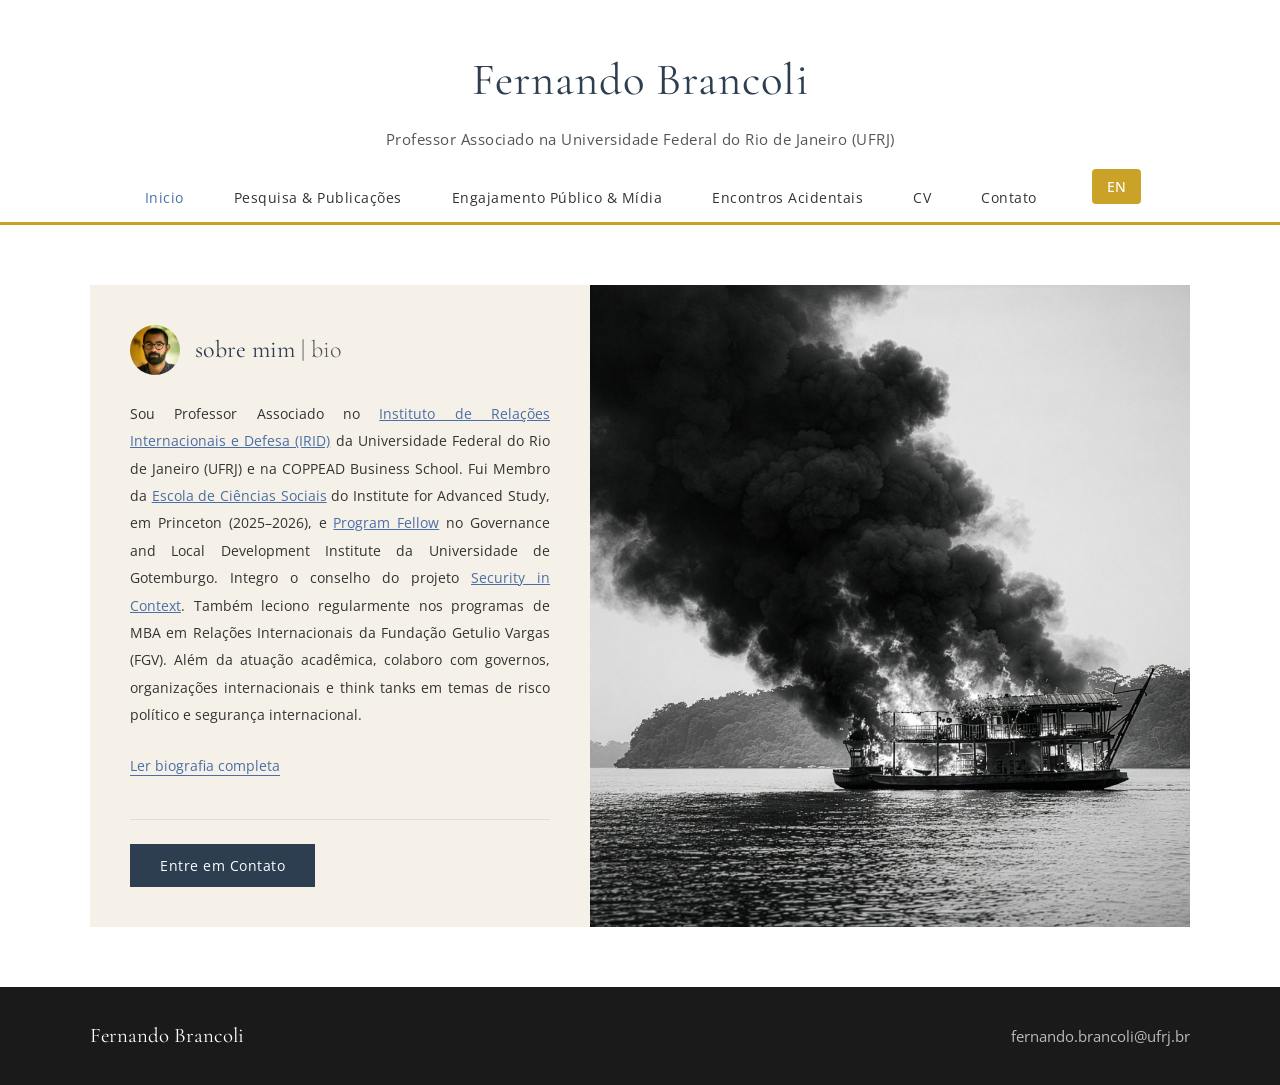
==== commit 8cb12898: "content: move Security in Context into short bio" ====
--- a/pt/index.html
+++ b/pt/index.html
@@ -526,11 +526,27 @@
 
 
     /* Selected public engagement */
-    .appearance-group { max-width: 820px; margin-top: 48px; }
+    .appearance-group { max-width: 820px; margin-top: 12px; }
+    .appearance-group:first-of-type { margin-top: 28px; }
+    .appearance-group > summary {
+        display: flex; align-items: center; justify-content: space-between;
+        gap: 16px; min-height: 48px; padding: 10px 16px;
+        list-style: none; cursor: pointer;
+        background: var(--color-bg-beige); border-radius: 6px;
+    }
+    .appearance-group > summary::-webkit-details-marker { display: none; }
+    .appearance-group > summary::after {
+        content: ""; flex: none; width: 9px; height: 9px;
+        border-right: 2px solid currentColor; border-bottom: 2px solid currentColor;
+        color: var(--color-primary); transform: translateY(-2px) rotate(45deg);
+    }
+    .appearance-group[open] > summary { margin-bottom: 12px; }
+    .appearance-group[open] > summary::after { transform: translateY(2px) rotate(225deg); }
+    .appearance-group > .policy-text { padding-inline: 16px; }
     .appearance-group-title {
         font-family: var(--font-heading);
-        font-size: 1.3rem; font-weight: 500;
-        color: var(--color-primary); margin-bottom: 16px;
+        font-size: 1.3rem; font-weight: 500; line-height: 1.35;
+        color: var(--color-primary);
     }
     .appearance-item { padding: 22px 0; border-bottom: 1px solid var(--color-border); }
     .appearance-item:last-child { border-bottom: none; }
@@ -550,7 +566,7 @@
     }
     .appearance-details { margin-top: 12px; }
     .appearance-details summary { cursor: pointer; font-size: 0.9rem; width: fit-content; }
-    .appearance-details summary:focus-visible, .appearance-item a:focus-visible {
+    .appearance-group > summary:focus-visible, .appearance-details summary:focus-visible, .appearance-item a:focus-visible {
         outline: 2px solid #4a6fa5; outline-offset: 4px;
     }
     .appearance-details p { margin-top: 14px; }
@@ -567,7 +583,6 @@
         background: #fff; border: 1px solid var(--color-border); border-radius: 4px;
     }
     @media (max-width: 600px) {
-        .appearance-group { margin-top: 36px; }
         .appearance-event { grid-template-columns: minmax(0, 1fr); gap: 14px; }
         .appearance-featured { padding: 18px; }
         .appearance-gallery a { width: 64px; }
@@ -753,7 +768,7 @@
                     <h2 class="about-title">sobre mim <span>| bio</span></h2>
                 </div>
                 <p class="about-text">
-                    Sou Professor Associado no <a href="https://irid.ufrj.br" target="_blank">Instituto de Relações Internacionais e Defesa (IRID)</a> da Universidade Federal do Rio de Janeiro (UFRJ) e na COPPEAD Business School. Fui Membro da <a href="https://www.ias.edu/scholars/fernando-brancoli" target="_blank">Escola de Ciências Sociais</a> do Institute for Advanced Study, em Princeton (2025–2026), e <a href="https://gld.gu.se/en/about-us/network-of-scholars/list-of-previous-fellows" target="_blank">Program Fellow</a> no Governance and Local Development Institute da Universidade de Gotemburgo. Também leciono regularmente nos programas de MBA em Relações Internacionais da Fundação Getulio Vargas (FGV). Além da atuação acadêmica, colaboro com governos, organizações internacionais e think tanks em temas de risco político e segurança internacional.
+                    Sou Professor Associado no <a href="https://irid.ufrj.br" target="_blank">Instituto de Relações Internacionais e Defesa (IRID)</a> da Universidade Federal do Rio de Janeiro (UFRJ) e na COPPEAD Business School. Fui Membro da <a href="https://www.ias.edu/scholars/fernando-brancoli" target="_blank">Escola de Ciências Sociais</a> do Institute for Advanced Study, em Princeton (2025–2026), e <a href="https://gld.gu.se/en/about-us/network-of-scholars/list-of-previous-fellows" target="_blank">Program Fellow</a> no Governance and Local Development Institute da Universidade de Gotemburgo. Integro o conselho do projeto <a href="https://securityincontext.org/team/fernando-brancoli" target="_blank" rel="noopener">Security in Context</a>. Também leciono regularmente nos programas de MBA em Relações Internacionais da Fundação Getulio Vargas (FGV). Além da atuação acadêmica, colaboro com governos, organizações internacionais e think tanks em temas de risco político e segurança internacional.
                 </p>
                 <div class="about-expanded" id="aboutExpanded">
                     <p class="about-text">
@@ -763,7 +778,7 @@
                         Empiricamente, meu trabalho acompanha três circuitos interligados: as economias extrativas na Amazônia brasileira; a circulação de armas, tecnologias de vigilância e conhecimento especializado em segurança entre a América Latina e o Oriente Médio; e o movimento transnacional de gramáticas políticas autoritárias e religiosas. Nesses projetos, a circulação é tanto objeto de investigação quanto método para conectar lugares que costumam ser estudados separadamente. Essa pesquisa informa projetos de livros em andamento sobre a Amazônia e sobre tecnologias de segurança israelenses na América Latina, além de artigos publicados em importantes periódicos internacionais.
                     </p>
                     <p class="about-text">
-                        Estou ativamente engajado em redes de pesquisa colaborativa na América Latina, Europa e América do Norte. Atuo no conselho do projeto Security in Context e sou Pesquisador Associado no Orfalea Center for Global and International Studies da Universidade da Califórnia, Santa Barbara. Ocupei posições de visitante e fellowship em instituições incluindo Princeton, Amherst College e outros centros de pesquisa internacionais, e colaboro regularmente com acadêmicos, organizações da sociedade civil e instituições públicas.
+                        Estou ativamente engajado em redes de pesquisa colaborativa na América Latina, Europa e América do Norte. Sou Pesquisador Associado no Orfalea Center for Global and International Studies da Universidade da Califórnia, Santa Barbara. Ocupei posições de visitante e fellowship em instituições incluindo Princeton, Amherst College e outros centros de pesquisa internacionais, e colaboro regularmente com acadêmicos, organizações da sociedade civil e instituições públicas.
                     </p>
                     <p class="about-text">
                         Também integro o comitê científico de <a href="https://socialesyhumanidades.udp.cl/convocatoria-postdoctoral-futuros-democraticos-en-tiempos-criticos-persistencias-del-autoritarismo-en-america-latina/" target="_blank" rel="noopener"><em>Futuros Democráticos en Tiempos Críticos: Persistencias del Autoritarismo en América Latina</em></a>, programa internacional de pesquisa coordenado pela Universidad Diego Portales, pelo Collège de France e pelo Institute for Advanced Study.
@@ -883,11 +898,11 @@
                     <h3>Mídia Internacional</h3>
                     <ul class="policy-list">
                         <li>Al Jazeera</li>
+                        <li>CNN</li>
+                        <li>Los Angeles Times</li>
+                        <li>Le Monde diplomatique</li>
                         <li>Al Arabiya English</li>
                         <li>Middle East Eye</li>
-                        <li>CNN</li>
-                        <li>Le Monde Diplomatique</li>
-                        <li>Los Angeles Times</li>
                     </ul>
                 </div>
                 <div class="policy-category">
@@ -902,16 +917,19 @@
                 </div>
             </div>
 
-            <div class="policy-category" style="margin-top: 40px;">
-                <h3>Engajamento Político</h3>
+            <details class="appearance-group">
+                <summary><h3 class="appearance-group-title">Engajamento Político</h3></summary>
                 <p class="policy-text">
+                    Na pesquisa e no trabalho com políticas públicas, parto da mesma pergunta: como o Estado se organiza para agir e que diferença isso faz para o acesso a direitos e serviços?
+                </p>
+                <p class="policy-text" style="margin-top: 15px;">
                     Conduzi formações no <a href="https://legis.senado.leg.br/atividade/comissoes/comissao/54/reuniao/7575" target="_blank">Senado Federal</a> e para
                     <a href="https://www.canalfambras.org.br/problemas-persistentes-nas-revoltas-arabes-sao-tratados-por-fernando-brancoli/" target="_blank">diplomatas brasileiros</a>,
                     <a href="https://www.coppead.ufrj.br/novos-lideres-cariocas-tomam-posse-no-aniversario-do-rio/" target="_blank">agentes de segurança</a>,
                     <a href="https://www.facebook.com/Coppead/photos/a.311949278846692/2743084612399801/?type=3" target="_blank">policiais</a> e gestores públicos.
                 </p>
                 <p class="policy-text" style="margin-top: 15px;">
-                    Fui responsável pelo <a href="https://www.gov.br/servidor/pt-br/acesso-a-informacao/gestao-de-pessoas/concursos-publicos-e-provimento-de-pessoal/experiencias-internacionais-em-concursos-publicos/diagnostico-dos-concursos-publicos-pelo-mundo-produto-4.pdf" target="_blank"><em>Diagnóstico dos Concursos Públicos pelo Mundo</em></a> (2025), estudo comparativo sobre recrutamento para o serviço público, encomendado pelo Ministério da Gestão em parceria com a ENAP.
+                    Fui responsável pelo <a href="https://www.gov.br/servidor/pt-br/acesso-a-informacao/gestao-de-pessoas/concursos-publicos-e-provimento-de-pessoal/experiencias-internacionais-em-concursos-publicos/diagnostico-dos-concursos-publicos-pelo-mundo-produto-4.pdf" target="_blank"><em>Diagnóstico dos Concursos Públicos pelo Mundo</em></a> (2025), estudo comparativo sobre recrutamento para o serviço público, encomendado pelo Ministério da Gestão em parceria com a Escola Nacional de Administração Pública (ENAP).
                 </p>
                 <p class="policy-text" style="margin-top: 15px;">
                     Para a ENAP, estudei <a href="https://repositorio.enap.gov.br/handle/1/9864" target="_blank">a governança experimental em Xangai e suas possíveis aplicações no Brasil</a> (2026).
@@ -920,10 +938,10 @@
                     Integrei a equipe de coordenação técnica e revisão textual do <a href="https://www.unicef.org/brazil/innocenti/relatorios/plano-municipal-pela-primeira-infancia-antirracista-do-rio-de-janeiro" target="_blank" rel="noopener noreferrer">Plano Municipal pela Primeira Infância Antirracista do Rio de Janeiro</a>, o primeiro do gênero no Brasil. A Prefeitura do Rio e o UNICEF lançaram o plano em novembro de 2026.<br>
                     <a href="https://www.unicef.org/brazil/innocenti/media/40896/file/PMPIA%20-%20RJ_compressed.pdf.pdf#page=1" target="_blank" rel="noopener noreferrer">Leia o plano completo (PDF)</a>
                 </p>
-            </div>
-
-            <section class="appearance-group" aria-labelledby="interviews-heading">
-                <h3 class="appearance-group-title" id="interviews-heading">Entrevistas e conversas</h3>
+            </details>
+
+            <details class="appearance-group">
+                <summary><h3 class="appearance-group-title" id="interviews-heading">Entrevistas e conversas</h3></summary>
                 <div class="appearance-item appearance-featured">
                     <h4 class="appearance-title"><a href="https://www.ias.edu/sss/reflections-and-memories" target="_blank" rel="noopener">Critical Intent as a Form of Life — Entrevista sobre Didier Fassin</a></h4>
                     <p class="appearance-meta">Institute for Advanced Study, Princeton · <span class="appearance-date">2026</span></p>
@@ -956,10 +974,10 @@
                     <p class="appearance-meta">O Assunto · G1/Globo · <span class="appearance-date">Junho 2025</span></p>
                     <p class="appearance-link"><a href="https://g1.globo.com/podcast/o-assunto/noticia/2025/06/18/o-papel-dos-eua-na-guerra-entre-israel-e-ira-o-assunto-1492.ghtml" target="_blank" rel="noopener">Ouvir o episódio</a></p>
                 </div>
-            </section>
-
-            <section class="appearance-group" aria-labelledby="talks-heading">
-                <h3 class="appearance-group-title" id="talks-heading">Palestras e residências</h3>
+            </details>
+
+            <details class="appearance-group">
+                <summary><h3 class="appearance-group-title" id="talks-heading">Palestras e residências</h3></summary>
                 <div class="appearance-item">
                     <h4 class="appearance-title"><a href="https://anthropology.sas.upenn.edu/events/2026/11/09/november-9-2026-fernando-brancoli-federal-university-rio-de-janeiro-ufrj-brazil" target="_blank" rel="noopener">Treze horas em uma pista clandestina: extração e ilegalidade na Amazônia brasileira</a></h4>
                     <p class="appearance-meta">University of Pennsylvania · <span class="appearance-date">9 de novembro de 2026</span></p>
@@ -998,10 +1016,10 @@
                         <a href="../mtholyoke-flyer.png" target="_blank" rel="noopener"><img src="../mtholyoke-flyer.png" alt="Cartaz da conversa The Far Right in Latin America" loading="lazy"></a>
                     </div>
                 </div>
-            </section>
-
-            <section class="appearance-group" aria-labelledby="articles-heading">
-                <h3 class="appearance-group-title" id="articles-heading">Artigos e resenhas</h3>
+            </details>
+
+            <details class="appearance-group">
+                <summary><h3 class="appearance-group-title" id="articles-heading">Artigos e resenhas</h3></summary>
                 <div class="appearance-item">
                     <h4 class="appearance-title"><a href="https://securityincontext.org/posts/brazils-election-is-not-a-replay-of-biden-trump" target="_blank" rel="noopener">A eleição brasileira não é uma reprise de Biden–Trump: por que analogias equivocadas não explicam nenhum dos dois países</a></h4>
                     <p class="appearance-meta">Security in Context · Em inglês · <span class="appearance-date">Outubro 2026</span></p>
@@ -1027,7 +1045,7 @@
                     <p class="appearance-meta">Times Literary Supplement · Patrick Wilcken · <span class="appearance-date">Outubro 2024</span></p>
                     <p class="appearance-link"><a href="../papers/tls-review-bolsonarismo-2024.html" target="_blank" rel="noopener">Ler a resenha</a> · <a href="https://www.the-tls.co.uk/politics-by-region/south-american-politics/lula-fernando-morais-bolsonarismo-fernando-bancoli-review-patrick-wilcken" target="_blank" rel="noopener">Original no TLS</a></p>
                 </div>
-            </section>
+            </details>
         </div>
     </section>
 
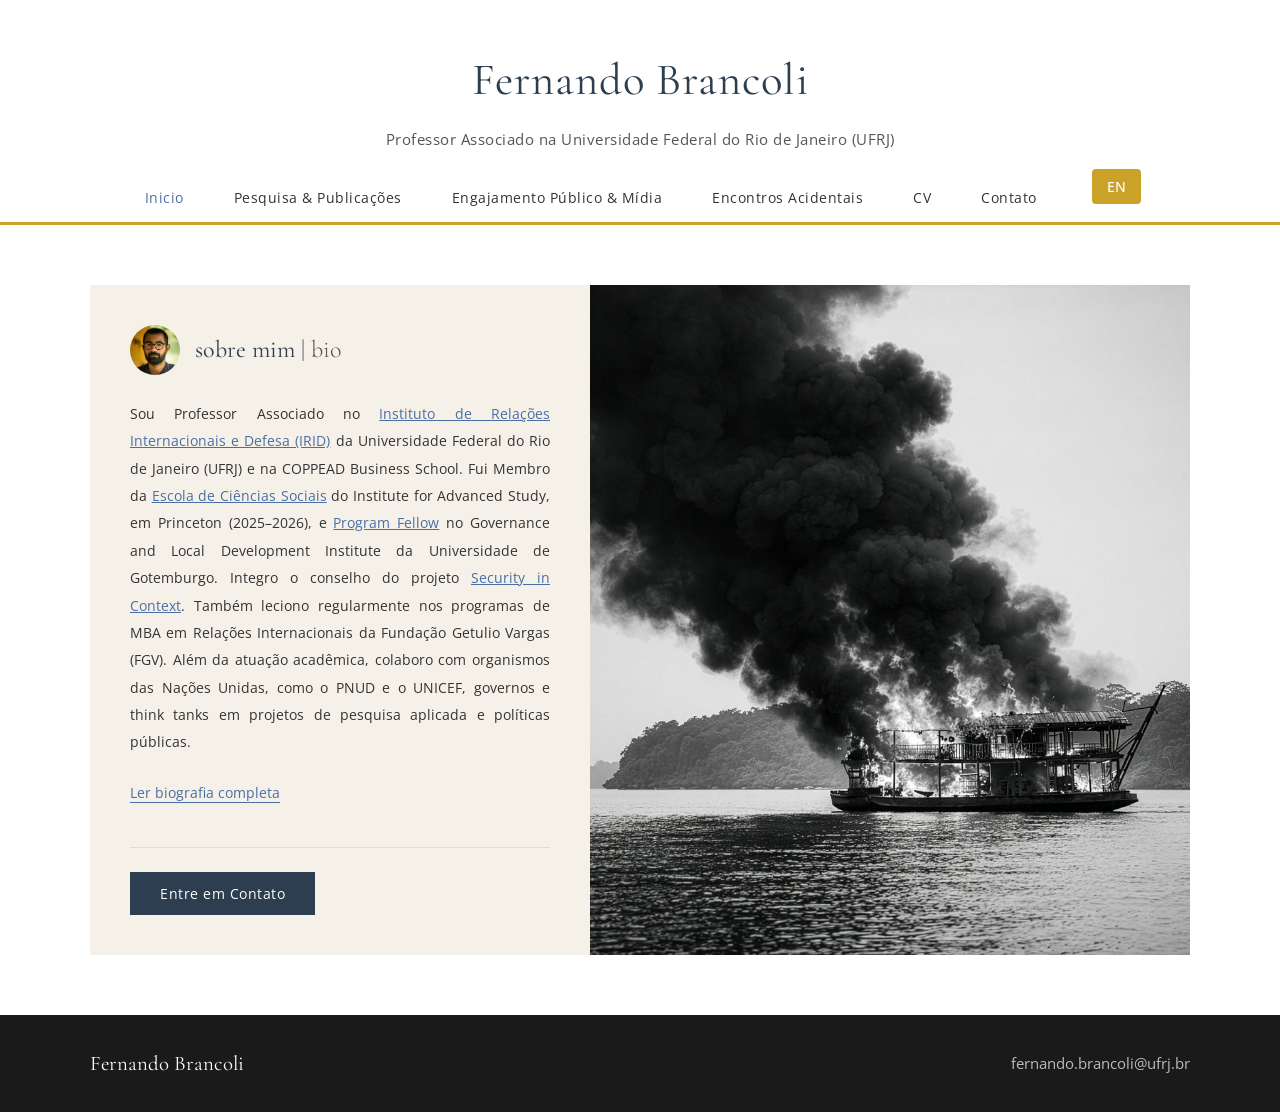
==== commit f19a479f: "content: highlight UN agencies in short bio" ====
--- a/pt/index.html
+++ b/pt/index.html
@@ -768,7 +768,7 @@
                     <h2 class="about-title">sobre mim <span>| bio</span></h2>
                 </div>
                 <p class="about-text">
-                    Sou Professor Associado no <a href="https://irid.ufrj.br" target="_blank">Instituto de Relações Internacionais e Defesa (IRID)</a> da Universidade Federal do Rio de Janeiro (UFRJ) e na COPPEAD Business School. Fui Membro da <a href="https://www.ias.edu/scholars/fernando-brancoli" target="_blank">Escola de Ciências Sociais</a> do Institute for Advanced Study, em Princeton (2025–2026), e <a href="https://gld.gu.se/en/about-us/network-of-scholars/list-of-previous-fellows" target="_blank">Program Fellow</a> no Governance and Local Development Institute da Universidade de Gotemburgo. Integro o conselho do projeto <a href="https://securityincontext.org/team/fernando-brancoli" target="_blank" rel="noopener">Security in Context</a>. Também leciono regularmente nos programas de MBA em Relações Internacionais da Fundação Getulio Vargas (FGV). Além da atuação acadêmica, colaboro com governos, organizações internacionais e think tanks em temas de risco político e segurança internacional.
+                    Sou Professor Associado no <a href="https://irid.ufrj.br" target="_blank">Instituto de Relações Internacionais e Defesa (IRID)</a> da Universidade Federal do Rio de Janeiro (UFRJ) e na COPPEAD Business School. Fui Membro da <a href="https://www.ias.edu/scholars/fernando-brancoli" target="_blank">Escola de Ciências Sociais</a> do Institute for Advanced Study, em Princeton (2025–2026), e <a href="https://gld.gu.se/en/about-us/network-of-scholars/list-of-previous-fellows" target="_blank">Program Fellow</a> no Governance and Local Development Institute da Universidade de Gotemburgo. Integro o conselho do projeto <a href="https://securityincontext.org/team/fernando-brancoli" target="_blank" rel="noopener">Security in Context</a>. Também leciono regularmente nos programas de MBA em Relações Internacionais da Fundação Getulio Vargas (FGV). Além da atuação acadêmica, colaboro com organismos das Nações Unidas, como o PNUD e o UNICEF, governos e think tanks em projetos de pesquisa aplicada e políticas públicas.
                 </p>
                 <div class="about-expanded" id="aboutExpanded">
                     <p class="about-text">
